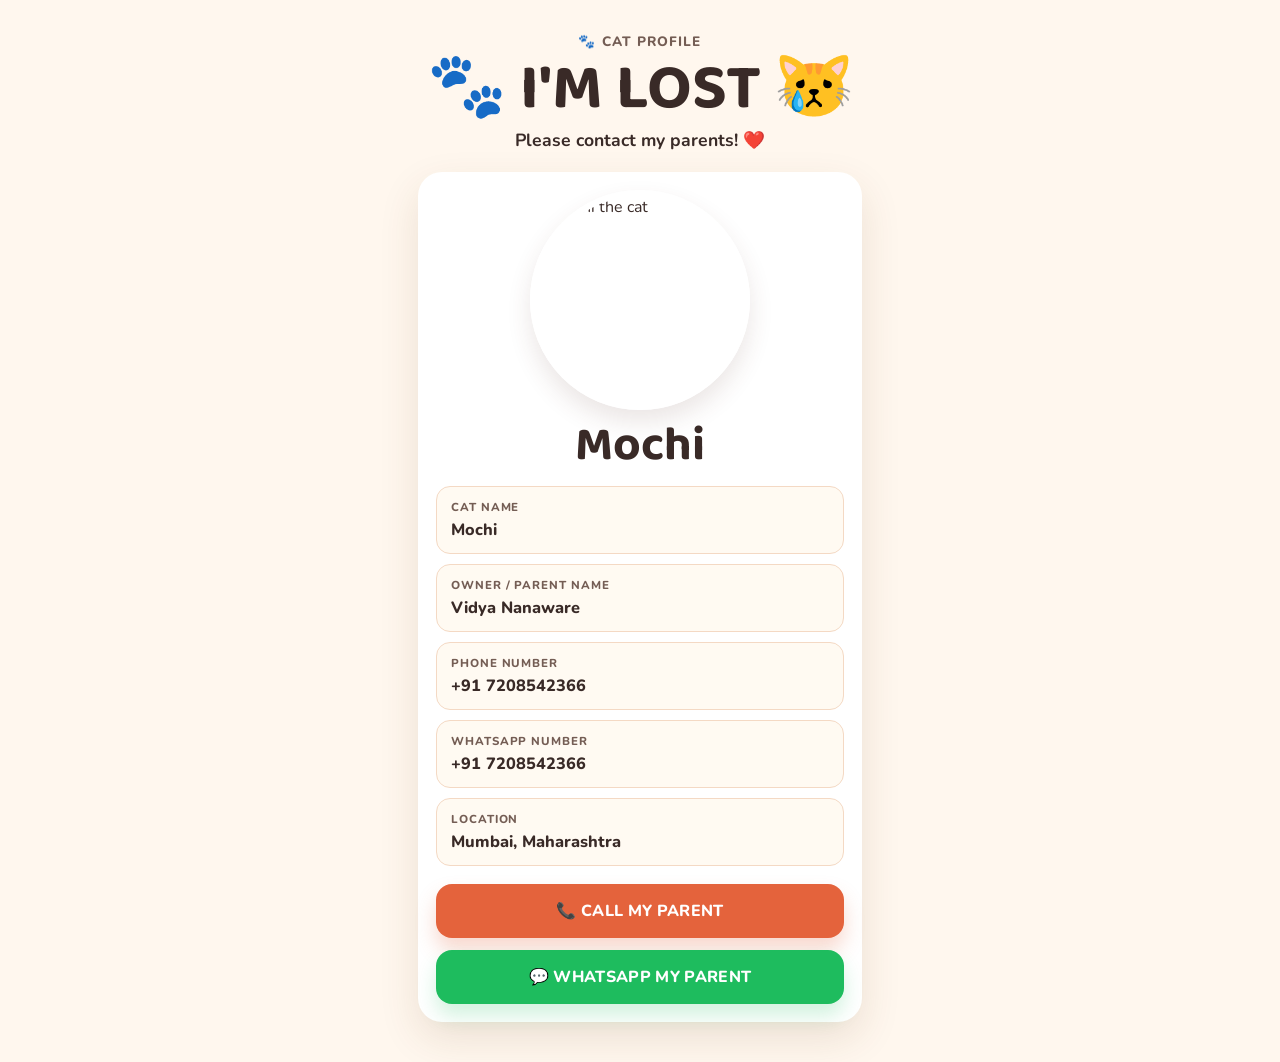
==== cat-details.html @ 15f84b8c "scan" ====
<!DOCTYPE html>
<html lang="en">
<head>
  <meta charset="UTF-8" />
  <meta name="viewport" content="width=device-width, initial-scale=1.0" />
  <title>Mochi - Lost Cat</title>
  <meta name="description" content="Mochi is lost. Please contact the owner." />
  <meta name="theme-color" content="#FFF7EE" />
  <link rel="preconnect" href="https://fonts.googleapis.com" />
  <link rel="preconnect" href="https://fonts.gstatic.com" crossorigin />
  <link href="https://fonts.googleapis.com/css2?family=Baloo+2:wght@600;700;800&family=Nunito:wght@400;600;700;800&display=swap" rel="stylesheet" />
  <link rel="stylesheet" href="style.css" />
</head>
<body>
  <main class="page profile-page">
    <header class="profile-header">
      <p class="eyebrow">🐾 Cat profile</p>
      <h1>🐾 I'M LOST 😿</h1>
      <p>Please contact my parents! ❤️</p>
    </header>

    <section class="profile-card" aria-label="Lost cat profile details">
      <div class="profile-photo-wrap">
        <img
          class="profile-photo"
          src="https://images.unsplash.com/photo-1511044568932-338cba0ad803?auto=format&fit=crop&w=900&q=80"
          alt="Mochi the cat"
        />
      </div>

      <h2 class="cat-name">Mochi</h2>

      <div class="info-list">
        <div class="info-row">
          <span class="label">Cat Name</span>
          <span class="value">Mochi</span>
        </div>
        <div class="info-row">
          <span class="label">Owner / Parent Name</span>
          <span class="value">Vidya Nanaware</span>
        </div>
        <div class="info-row">
          <span class="label">Phone Number</span>
          <span class="value">+91 7208542366</span>
        </div>
        <div class="info-row">
          <span class="label">WhatsApp Number</span>
          <span class="value">+91 7208542366</span>
        </div>
        <div class="info-row">
          <span class="label">Location</span>
          <span class="value">Mumbai, Maharashtra</span>
        </div>
      </div>

      <div class="profile-actions">
        <a class="btn btn-primary" href="tel:+917208542366">📞 CALL MY PARENT</a>
        <a
          class="btn btn-wa"
          href="https://wa.me/917208542366?text=Hi%2C%20I%20found%20your%20cat.%20I%20found%20your%20cat%20and%20would%20like%20to%20contact%20you."
          target="_blank"
          rel="noopener noreferrer"
        >💬 WHATSAPP MY PARENT</a>
      </div>
    </section>
  </main>
</body>
</html>
---- style.css ----
:root {
  --bg: #fff7ee;
  --card: #ffffff;
  --ink: #392a27;
  --muted: #745d54;
  --line: #f4d9c4;
  --coral: #e4633c;
  --coral-deep: #ca4e2a;
  --warm: #ffe9b7;
  --shadow: 0 16px 40px rgba(102, 58, 26, 0.12);
  --radius: 24px;
}

* { box-sizing: border-box; }

html, body {
  margin: 0;
  padding: 0;
  min-height: 100%;
  font-family: "Nunito", "Segoe UI", sans-serif;
  background: var(--bg);
  color: var(--ink);
}

body {
  min-height: 100vh;
  display: flex;
  align-items: center;
  justify-content: center;
}

img {
  max-width: 100%;
  display: block;
}

.page {
  width: min(100%, 480px);
  padding: 32px 18px 40px;
}

.eyebrow {
  margin: 0 0 8px;
  font-size: 0.85rem;
  letter-spacing: 0.08em;
  text-transform: uppercase;
  font-weight: 800;
  color: var(--muted);
}

.qr-header, .profile-header {
  text-align: center;
}

h1 {
  margin: 0;
  font-family: "Baloo 2", "Trebuchet MS", cursive;
  font-size: clamp(2.4rem, 10vw, 4rem);
  line-height: 0.96;
}

.qr-header p:last-child,
.profile-header p:last-child {
  margin-top: 8px;
  font-size: 1.1rem;
  font-weight: 700;
}

.tag-card,
.profile-card {
  background: var(--card);
  border-radius: var(--radius);
  box-shadow: var(--shadow);
  padding: 22px 18px 18px;
  margin-top: 20px;
}

.tag-qr {
  display: flex;
  align-items: center;
  justify-content: center;
  width: min(70vw, 300px);
  min-height: 180px;
  margin: 8px auto 10px;
  background: #fff;
  border: 10px solid #fff;
  border-radius: 18px;
  box-shadow: inset 0 0 0 2px rgba(57, 42, 39, 0.08);
}

.tag-qr svg {
  width: 100%;
  height: auto;
  display: block;
}

.tag-scanme {
  text-align: center;
  font-size: 1.2rem;
  font-weight: 900;
  letter-spacing: 0.08em;
  margin: 8px 0 0;
}

.qr-actions,
.profile-actions {
  display: grid;
  gap: 12px;
  margin-top: 18px;
}

.btn {
  display: inline-flex;
  align-items: center;
  justify-content: center;
  min-height: 54px;
  width: 100%;
  border-radius: 16px;
  text-decoration: none;
  border: none;
  font-size: 1rem;
  font-weight: 800;
  letter-spacing: 0.02em;
  cursor: pointer;
  transition: transform 0.15s ease, box-shadow 0.15s ease;
}

.btn:hover {
  transform: translateY(-1px);
}

.btn:active {
  transform: translateY(0);
}

.btn-primary {
  background: var(--coral);
  color: #fff;
  box-shadow: 0 12px 20px rgba(228, 99, 60, 0.25);
}

.btn-secondary {
  background: #fff4dc;
  color: var(--ink);
  border: 1px solid var(--line);
}

.btn-wa {
  background: #1ebc5e;
  color: #fff;
  box-shadow: 0 12px 20px rgba(30, 188, 94, 0.2);
}

.profile-card {
  padding-top: 18px;
}

.profile-photo-wrap {
  width: min(52vw, 220px);
  margin: 0 auto 12px;
  border-radius: 50%;
  overflow: hidden;
  border: 6px solid #fff;
  box-shadow: 0 12px 25px rgba(92, 52, 42, 0.12);
}

.profile-photo {
  width: 100%;
  aspect-ratio: 1;
  object-fit: cover;
}

.cat-name {
  margin: 8px 0 16px;
  text-align: center;
  font-family: "Baloo 2", "Trebuchet MS", cursive;
  font-size: clamp(2rem, 8vw, 3rem);
  line-height: 1;
}

.info-list {
  display: grid;
  gap: 10px;
}

.info-row {
  display: flex;
  flex-direction: column;
  gap: 4px;
  padding: 12px 14px;
  background: #fffaf2;
  border: 1px solid var(--line);
  border-radius: 14px;
}

.label {
  font-size: 0.72rem;
  font-weight: 800;
  letter-spacing: 0.08em;
  text-transform: uppercase;
  color: var(--muted);
}

.value {
  font-size: 1.02rem;
  font-weight: 800;
}

@media (max-width: 420px) {
  .page {
    padding-left: 14px;
    padding-right: 14px;
  }

  .tag-card,
  .profile-card {
    padding-left: 14px;
    padding-right: 14px;
  }
}
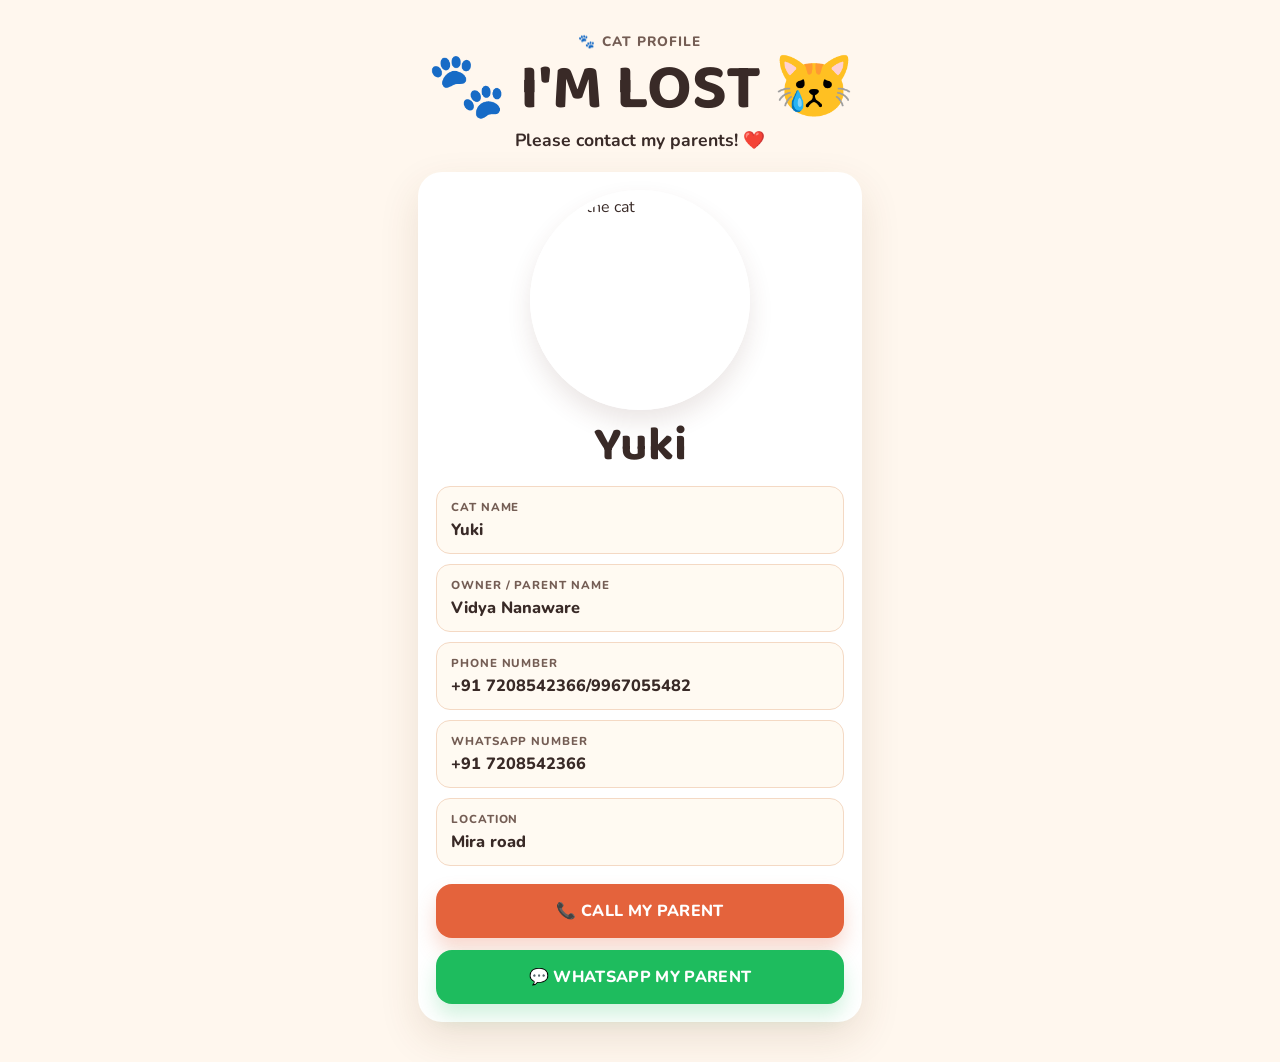
==== commit 237ee661: "adding yuki name" ====
--- a/cat-details.html
+++ b/cat-details.html
@@ -3,8 +3,8 @@
 <head>
   <meta charset="UTF-8" />
   <meta name="viewport" content="width=device-width, initial-scale=1.0" />
-  <title>Mochi - Lost Cat</title>
-  <meta name="description" content="Mochi is lost. Please contact the owner." />
+  <title>Yuki - Lost Cat</title>
+  <meta name="description" content="Yuki is lost. Please contact the owner." />
   <meta name="theme-color" content="#FFF7EE" />
   <link rel="preconnect" href="https://fonts.googleapis.com" />
   <link rel="preconnect" href="https://fonts.gstatic.com" crossorigin />
@@ -24,16 +24,16 @@
         <img
           class="profile-photo"
           src="https://images.unsplash.com/photo-1511044568932-338cba0ad803?auto=format&fit=crop&w=900&q=80"
-          alt="Mochi the cat"
+          alt="Yuki the cat"
         />
       </div>
 
-      <h2 class="cat-name">Mochi</h2>
+      <h2 class="cat-name">Yuki</h2>
 
       <div class="info-list">
         <div class="info-row">
           <span class="label">Cat Name</span>
-          <span class="value">Mochi</span>
+          <span class="value">Yuki</span>
         </div>
         <div class="info-row">
           <span class="label">Owner / Parent Name</span>
@@ -41,7 +41,7 @@
         </div>
         <div class="info-row">
           <span class="label">Phone Number</span>
-          <span class="value">+91 7208542366</span>
+          <span class="value">+91 7208542366/9967055482</span>
         </div>
         <div class="info-row">
           <span class="label">WhatsApp Number</span>
@@ -49,7 +49,7 @@
         </div>
         <div class="info-row">
           <span class="label">Location</span>
-          <span class="value">Mumbai, Maharashtra</span>
+          <span class="value">Mira road</span>
         </div>
       </div>
 
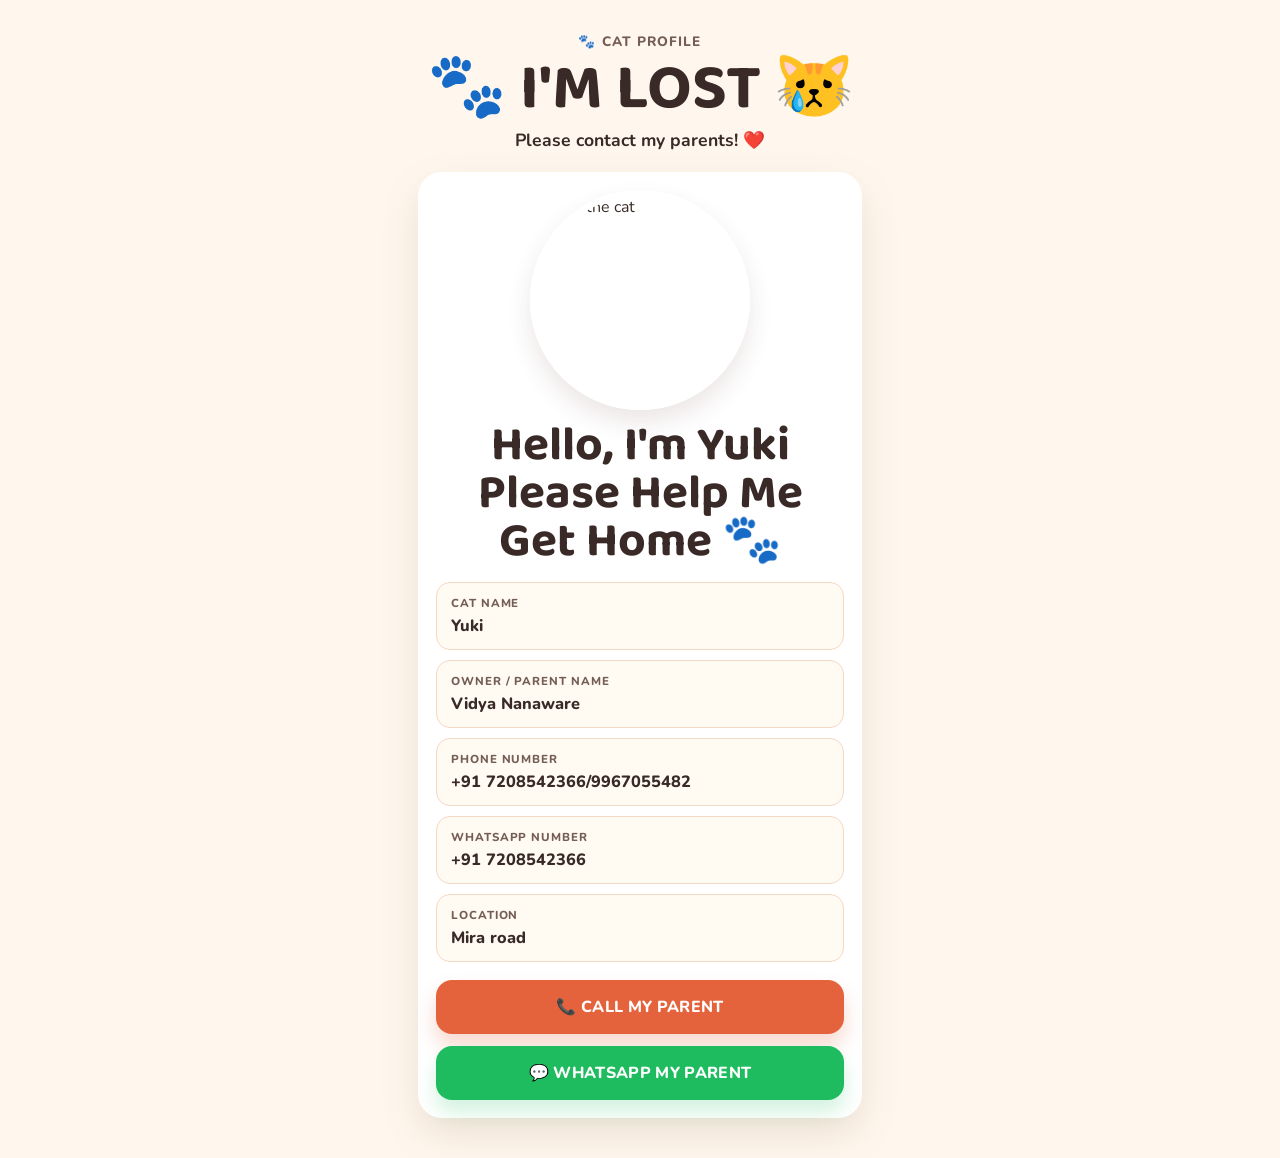
==== commit 8f6e4d00: "done" ====
--- a/cat-details.html
+++ b/cat-details.html
@@ -28,7 +28,7 @@
         />
       </div>
 
-      <h2 class="cat-name">Yuki</h2>
+      <h2 class="cat-name">Hello, I'm Yuki Please Help Me Get Home 🐾</h2>
 
       <div class="info-list">
         <div class="info-row">
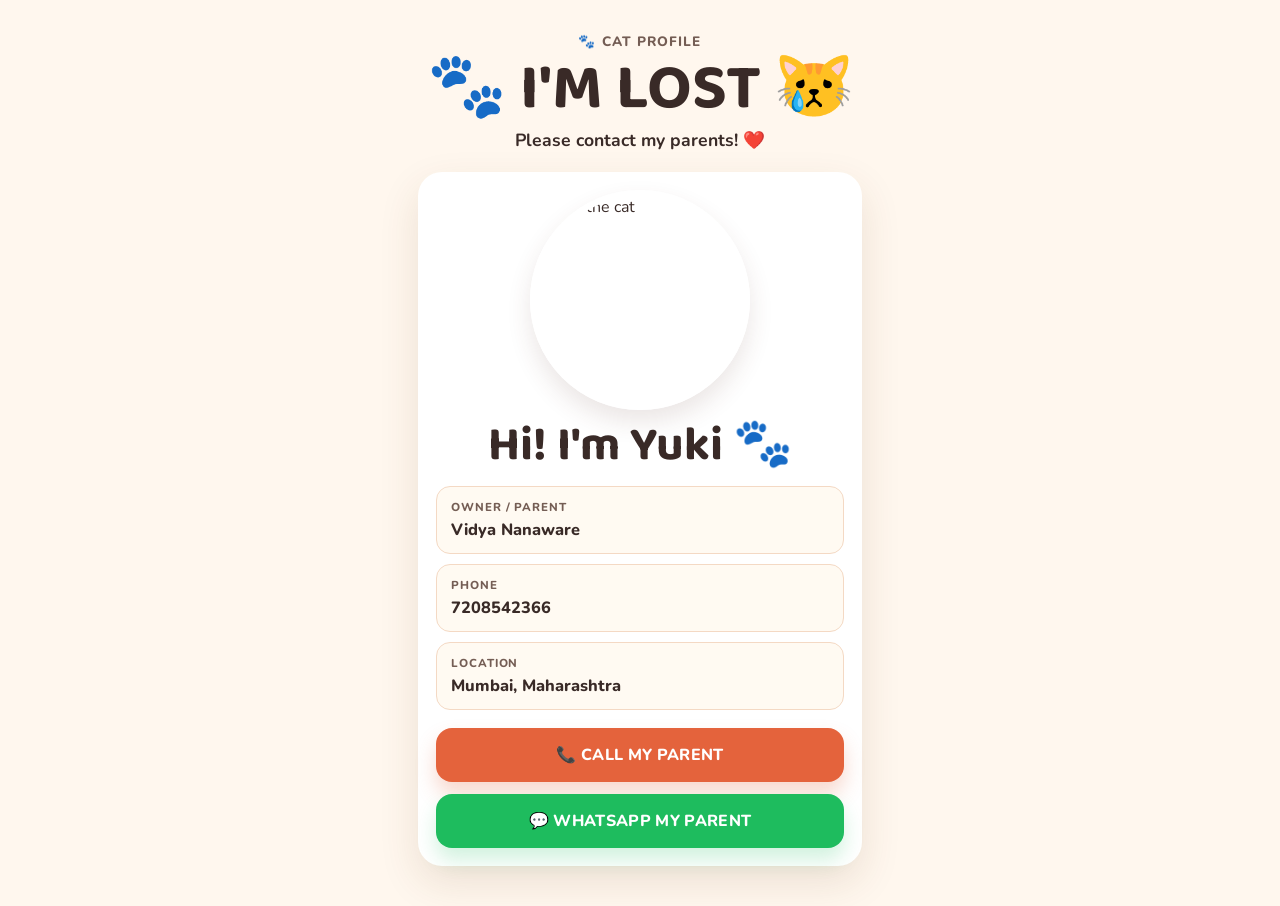
==== commit 202ca92d: "msg" ====
--- a/cat-details.html
+++ b/cat-details.html
@@ -28,28 +28,20 @@
         />
       </div>
 
-      <h2 class="cat-name">Hello, I'm Yuki Please Help Me Get Home 🐾</h2>
+      <h2 class="cat-name">Hi! I'm Yuki 🐾</h2>
 
       <div class="info-list">
         <div class="info-row">
-          <span class="label">Cat Name</span>
-          <span class="value">Yuki</span>
-        </div>
-        <div class="info-row">
-          <span class="label">Owner / Parent Name</span>
+          <span class="label">Owner / Parent</span>
           <span class="value">Vidya Nanaware</span>
         </div>
         <div class="info-row">
-          <span class="label">Phone Number</span>
-          <span class="value">+91 7208542366/9967055482</span>
-        </div>
-        <div class="info-row">
-          <span class="label">WhatsApp Number</span>
-          <span class="value">+91 7208542366</span>
+          <span class="label">Phone</span>
+          <span class="value">7208542366</span>
         </div>
         <div class="info-row">
           <span class="label">Location</span>
-          <span class="value">Mira road</span>
+          <span class="value">Mumbai, Maharashtra</span>
         </div>
       </div>
 
@@ -57,7 +49,7 @@
         <a class="btn btn-primary" href="tel:+917208542366">📞 CALL MY PARENT</a>
         <a
           class="btn btn-wa"
-          href="https://wa.me/917208542366?text=Hi%2C%20I%20found%20your%20cat.%20I%20found%20your%20cat%20and%20would%20like%20to%20contact%20you."
+          href="https://wa.me/917208542366?text=Hi%21%20I%20found%20your%20cat.%20Please%20contact%20me%20so%20we%20can%20get%20them%20home%20safely.%20%F0%9F%90%BE"
           target="_blank"
           rel="noopener noreferrer"
         >💬 WHATSAPP MY PARENT</a>
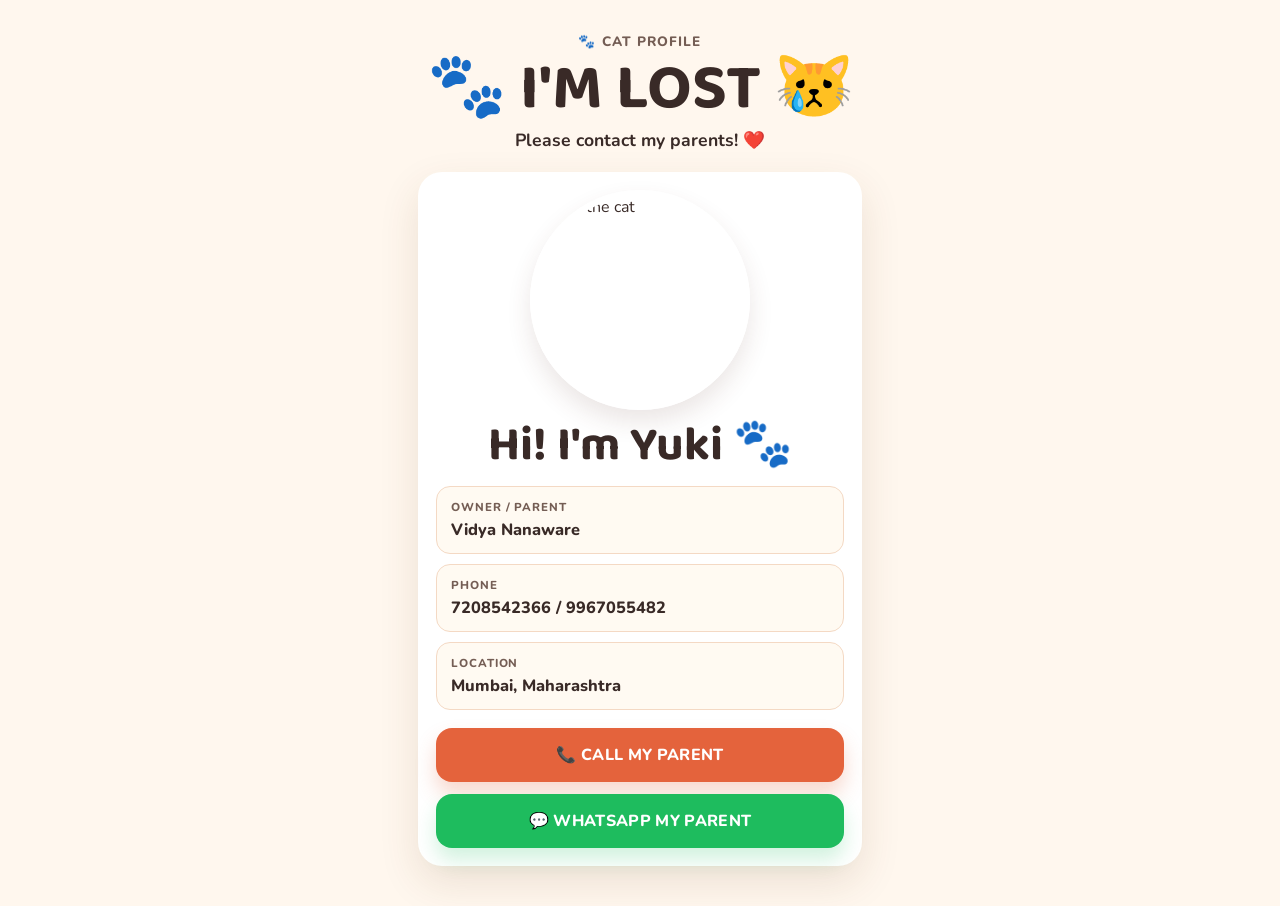
==== commit 53bf172e: "scanner change" ====
--- a/cat-details.html
+++ b/cat-details.html
@@ -37,7 +37,7 @@
         </div>
         <div class="info-row">
           <span class="label">Phone</span>
-          <span class="value">7208542366</span>
+          <span class="value">7208542366 / 9967055482</span>
         </div>
         <div class="info-row">
           <span class="label">Location</span>
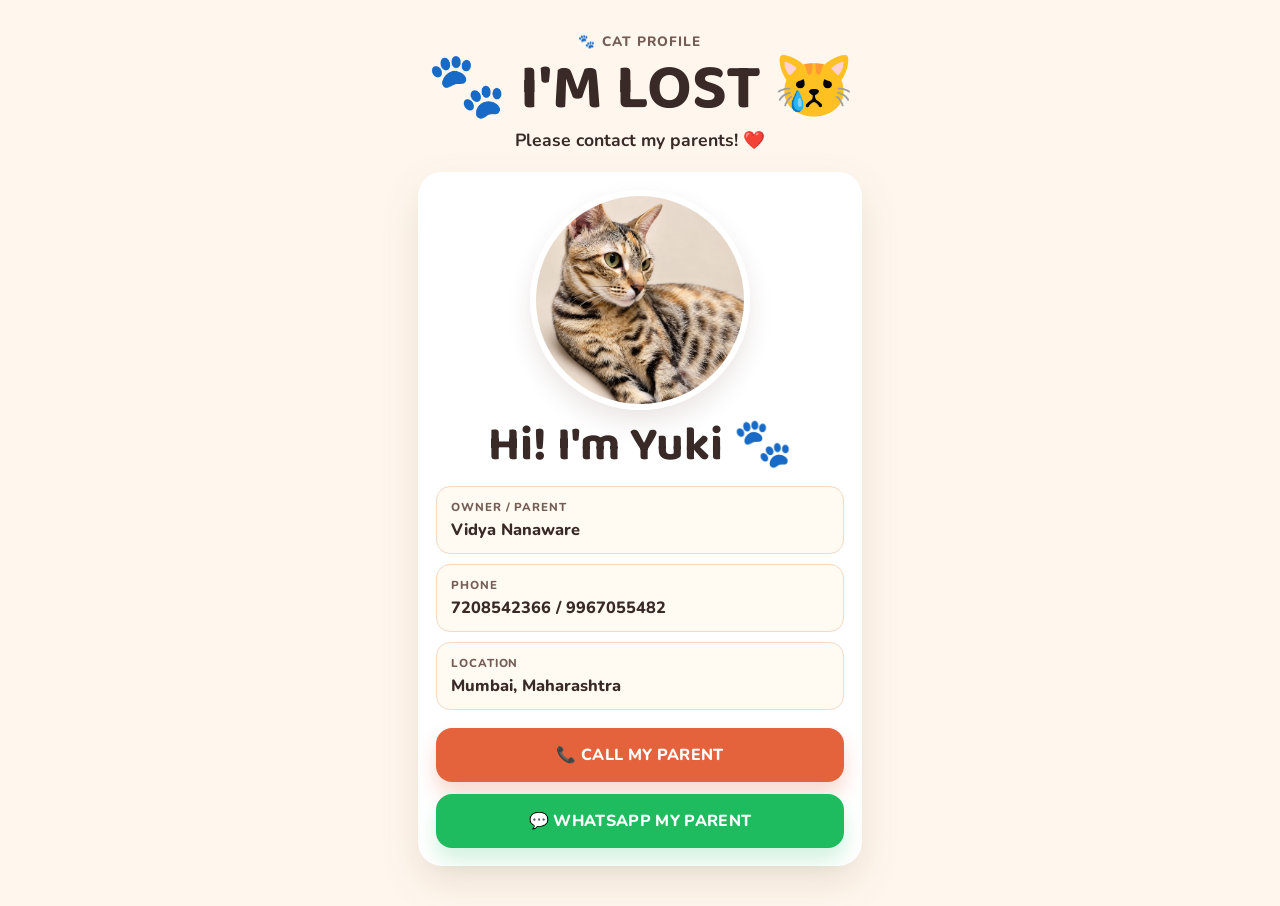
==== commit 635f2d3f: "changing img" ====
--- a/cat-details.html
+++ b/cat-details.html
@@ -23,7 +23,7 @@
       <div class="profile-photo-wrap">
         <img
           class="profile-photo"
-          src="https://images.unsplash.com/photo-1511044568932-338cba0ad803?auto=format&fit=crop&w=900&q=80"
+          src="assets/images/cat.png.jpeg"
           alt="Yuki the cat"
         />
       </div>
